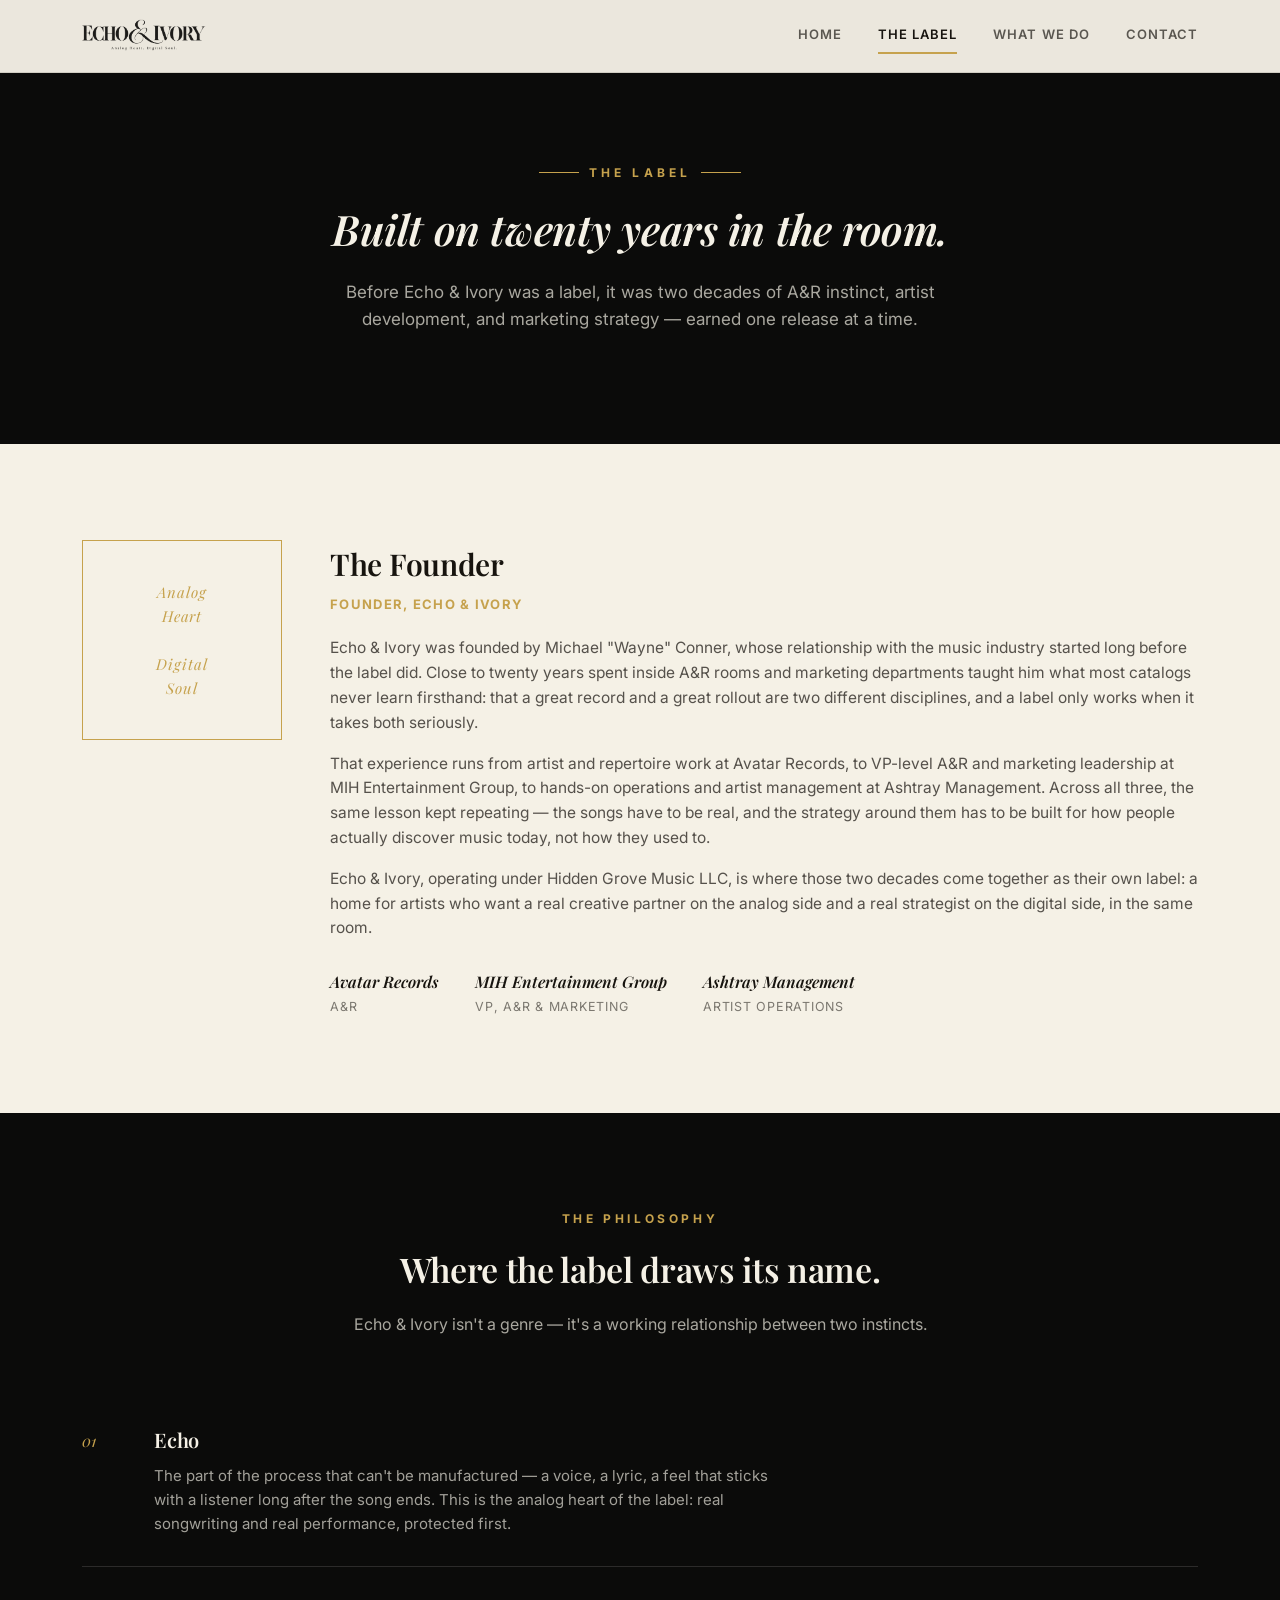
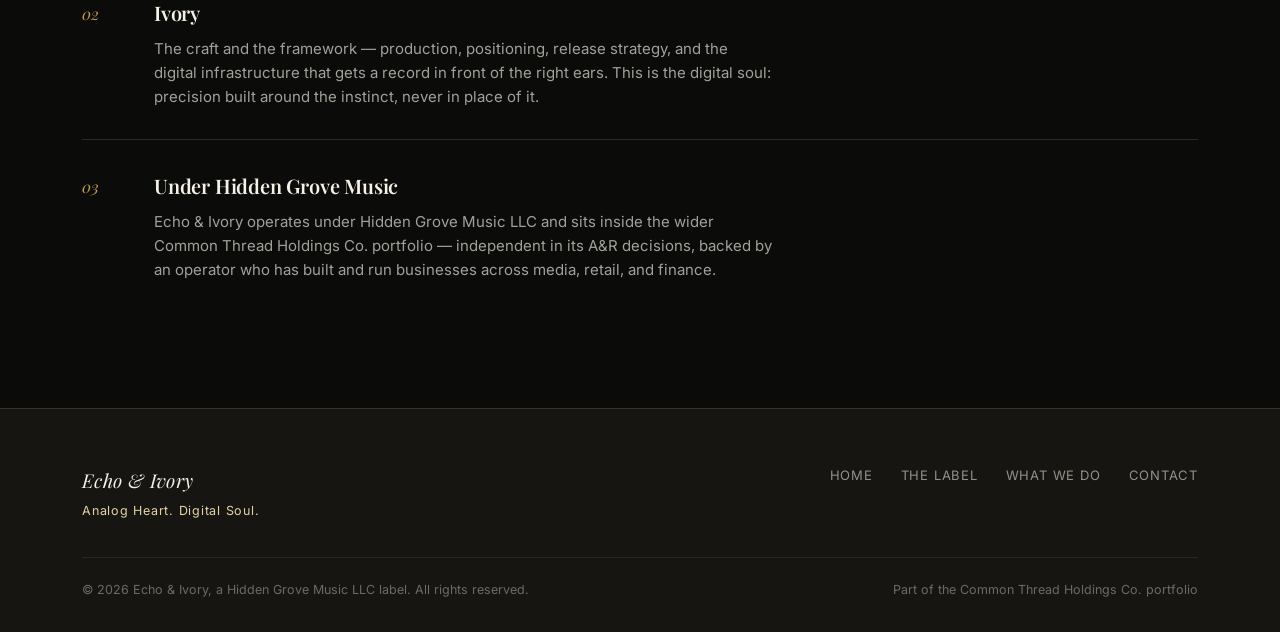
==== the-label.html @ 320b1fbe "Add files via upload" ====
<!DOCTYPE html>
<html lang="en">
<head>
<meta charset="UTF-8">
<meta name="viewport" content="width=device-width, initial-scale=1.0">
<title>The Label — Echo & Ivory</title>
<meta name="description" content="The story and philosophy behind Echo & Ivory, a Hidden Grove Music label.">
<link rel="icon" href="favicon.ico">
<link rel="apple-touch-icon" href="apple-touch-icon.png">
<link rel="stylesheet" href="assets/style.css">
</head>
<body>

<header class="site">
  <div class="bar">
    <a href="index.html" class="brand">
      <img src="assets/logo.png" alt="Echo & Ivory">
    </a>
    <nav class="main">
      <a href="index.html">Home</a>
      <a href="the-label.html" class="active">The Label</a>
      <a href="what-we-do.html">What We Do</a>
      <a href="contact.html">Contact</a>
    </nav>
  </div>
</header>

<section class="hero" style="padding: 90px 0 70px;">
  <div class="wrap">
    <div class="eyebrow"><span class="line"></span>The Label<span class="line"></span></div>
    <h1 style="font-size: 42px;">Built on twenty years in the room.</h1>
    <p class="sub">Before Echo & Ivory was a label, it was two decades of A&R instinct, artist development, and marketing strategy — earned one release at a time.</p>
  </div>
</section>

<section class="alt">
  <div class="wrap">
    <div class="bio-block">
      <div class="mono">Analog<br>Heart<br><br>Digital<br>Soul</div>
      <div>
        <h2>The Founder</h2>
        <div class="role">Founder, Echo &amp; Ivory</div>
        <p>Echo & Ivory was founded by Michael "Wayne" Conner, whose relationship with the music industry started long before the label did. Close to twenty years spent inside A&R rooms and marketing departments taught him what most catalogs never learn firsthand: that a great record and a great rollout are two different disciplines, and a label only works when it takes both seriously.</p>
        <p>That experience runs from artist and repertoire work at Avatar Records, to VP-level A&R and marketing leadership at MIH Entertainment Group, to hands-on operations and artist management at Ashtray Management. Across all three, the same lesson kept repeating — the songs have to be real, and the strategy around them has to be built for how people actually discover music today, not how they used to.</p>
        <p>Echo & Ivory, operating under Hidden Grove Music LLC, is where those two decades come together as their own label: a home for artists who want a real creative partner on the analog side and a real strategist on the digital side, in the same room.</p>
        <div class="credit-strip">
          <div class="c"><b>Avatar Records</b>A&amp;R</div>
          <div class="c"><b>MIH Entertainment Group</b>VP, A&amp;R &amp; Marketing</div>
          <div class="c"><b>Ashtray Management</b>Artist Operations</div>
        </div>
      </div>
    </div>
  </div>
</section>

<section>
  <div class="wrap">
    <div class="section-head">
      <div class="eyebrow">The Philosophy</div>
      <h2>Where the label draws its name.</h2>
      <p style="color: rgba(245,241,230,0.68);">Echo & Ivory isn't a genre — it's a working relationship between two instincts.</p>
    </div>
    <div class="row-list">
      <div class="item">
        <div class="mark">01</div>
        <div>
          <h3>Echo</h3>
          <p>The part of the process that can't be manufactured — a voice, a lyric, a feel that sticks with a listener long after the song ends. This is the analog heart of the label: real songwriting and real performance, protected first.</p>
        </div>
      </div>
      <div class="item">
        <div class="mark">02</div>
        <div>
          <h3>Ivory</h3>
          <p>The craft and the framework — production, positioning, release strategy, and the digital infrastructure that gets a record in front of the right ears. This is the digital soul: precision built around the instinct, never in place of it.</p>
        </div>
      </div>
      <div class="item">
        <div class="mark">03</div>
        <div>
          <h3>Under Hidden Grove Music</h3>
          <p>Echo & Ivory operates under Hidden Grove Music LLC and sits inside the wider Common Thread Holdings Co. portfolio — independent in its A&amp;R decisions, backed by an operator who has built and run businesses across media, retail, and finance.</p>
        </div>
      </div>
    </div>
  </div>
</section>

<footer class="site">
  <div class="wrap">
    <div class="top">
      <div>
        <div class="word">Echo &amp; Ivory</div>
        <div class="tagline">Analog Heart. Digital Soul.</div>
      </div>
      <nav>
        <a href="index.html">Home</a>
        <a href="the-label.html">The Label</a>
        <a href="what-we-do.html">What We Do</a>
        <a href="contact.html">Contact</a>
      </nav>
    </div>
    <div class="bottom">
      <span>&copy; 2026 Echo &amp; Ivory, a Hidden Grove Music LLC label. All rights reserved.</span>
      <span>Part of the Common Thread Holdings Co. portfolio</span>
    </div>
  </div>
</footer>

</body>
</html>
---- assets/style.css ----
@import url('https://fonts.googleapis.com/css2?family=Playfair+Display:ital,wght@0,500;0,600;0,700;1,500&family=Inter:wght@400;500;600;700&display=swap');

:root {
  --black: #0B0B0A;
  --black-soft: #161512;
  --ivory: #F5F1E6;
  --ivory-dim: #EBE4D2;
  --ink: #17140F;
  --gold: #C6A24D;
  --gold-soft: #E6D3A3;
  --line-dark: rgba(245,241,230,0.14);
  --line-light: rgba(23,20,15,0.12);
  --max: 1180px;
}

* { box-sizing: border-box; }
html { scroll-behavior: smooth; }
body {
  margin: 0;
  background: var(--black);
  color: var(--ivory);
  font-family: 'Inter', -apple-system, sans-serif;
  font-size: 16px;
  line-height: 1.6;
  -webkit-font-smoothing: antialiased;
}

h1, h2, h3, .display {
  font-family: 'Playfair Display', Georgia, serif;
  font-weight: 600;
  letter-spacing: -0.01em;
  margin: 0;
}

a { color: inherit; text-decoration: none; }
img { max-width: 100%; display: block; }

.wrap {
  max-width: var(--max);
  margin: 0 auto;
  padding: 0 32px;
}

.thread { height: 1px; background: var(--gold); opacity: 0.55; border: none; }
.thread-dot { width: 6px; height: 6px; border-radius: 50%; background: var(--gold); flex: none; }

header.site {
  position: sticky; top: 0; z-index: 50;
  background: rgba(245,241,230,0.96);
  backdrop-filter: blur(8px);
  border-bottom: 1px solid var(--line-light);
}
header.site .bar {
  display: flex; align-items: center; justify-content: space-between;
  padding: 16px 32px;
  max-width: var(--max);
  margin: 0 auto;
}
.brand { display: flex; align-items: center; gap: 12px; }
.brand img { height: 40px; width: auto; }

nav.main { display: flex; gap: 36px; }
nav.main a {
  font-size: 13px; letter-spacing: 0.08em; text-transform: uppercase; font-weight: 600;
  color: var(--ink); opacity: 0.68; transition: opacity 0.2s; position: relative; padding-bottom: 4px;
}
nav.main a:hover, nav.main a.active { opacity: 1; }
nav.main a.active::after { content: ''; position: absolute; left: 0; right: 0; bottom: -6px; height: 2px; background: var(--gold); }

.hero { padding: 120px 0 100px; text-align: center; background: var(--black); }
.hero .eyebrow { display: flex; align-items: center; justify-content: center; gap: 10px; font-size: 12px; letter-spacing: 0.34em; text-transform: uppercase; color: var(--gold); font-weight: 700; margin-bottom: 24px; }
.hero .eyebrow .line { width: 40px; height: 1px; background: var(--gold); }
.hero h1 { font-size: 56px; line-height: 1.12; max-width: 780px; margin: 0 auto 26px; font-style: italic; color: var(--ivory); }
.hero .sub { max-width: 600px; margin: 0 auto 40px; font-size: 17px; color: rgba(245,241,230,0.68); }
.hero .cta-row { display: flex; gap: 16px; justify-content: center; flex-wrap: wrap; }

section { padding: 96px 0; }
section.alt { background: var(--ivory); color: var(--ink); }
section.alt .thread { opacity: 0.6; }
.section-head { text-align: center; max-width: 640px; margin: 0 auto 56px; }
.section-head .eyebrow { font-size: 12px; letter-spacing: 0.3em; text-transform: uppercase; color: var(--gold); font-weight: 700; margin-bottom: 14px; }
.section-head h2 { font-size: 34px; margin-bottom: 14px; }
.section-head p { color: rgba(245,241,230,0.66); font-size: 16px; }
section.alt .section-head p { color: rgba(23,20,15,0.65); }

.grid { display: grid; grid-template-columns: repeat(2, 1fr); gap: 1px; background: var(--line-dark); border: 1px solid var(--line-dark); }
section.alt .grid { background: var(--line-light); border-color: var(--line-light); }
.card { background: var(--black); padding: 40px; position: relative; }
section.alt .card { background: var(--ivory); }
.card .num { font-size: 12px; color: var(--gold); font-weight: 700; letter-spacing: 0.12em; margin-bottom: 14px; display: block; }
.card h3 { font-size: 21px; margin-bottom: 12px; }
.card p { font-size: 14.5px; color: rgba(245,241,230,0.66); margin: 0; }
section.alt .card p { color: rgba(23,20,15,0.66); }

.row-list { display: flex; flex-direction: column; }
.row-list .item { display: flex; align-items: flex-start; gap: 28px; padding: 30px 0; border-bottom: 1px solid var(--line-dark); }
section.alt .row-list .item { border-bottom: 1px solid var(--line-light); }
.row-list .item:last-child { border-bottom: none; }
.row-list .mark { font-family: 'Playfair Display', serif; font-style: italic; font-size: 16px; color: var(--gold); width: 44px; flex: none; padding-top: 4px; }
.row-list h3 { font-size: 20px; margin-bottom: 8px; }
.row-list p { color: rgba(245,241,230,0.65); font-size: 15px; margin: 0; max-width: 620px; }
section.alt .row-list p { color: rgba(23,20,15,0.65); }

.bio-block { display: grid; grid-template-columns: 200px 1fr; gap: 48px; align-items: start; }
.bio-block .mono { width: 200px; height: 200px; border: 1px solid var(--gold); display: flex; align-items: center; justify-content: center; font-family: 'Playfair Display', serif; font-style: italic; font-size: 15px; color: var(--gold); letter-spacing: 0.06em; text-align: center; padding: 18px; }
.bio-block h2 { font-size: 30px; margin-bottom: 6px; }
.bio-block .role { font-size: 13px; letter-spacing: 0.1em; text-transform: uppercase; color: var(--gold); font-weight: 700; margin-bottom: 22px; }
.bio-block p { margin: 0 0 16px; color: rgba(23,20,15,0.72); font-size: 15.5px; }
.bio-block p:last-child { margin-bottom: 0; }
.credit-strip { display: flex; gap: 36px; margin-top: 28px; flex-wrap: wrap; }
.credit-strip .c { font-size: 12.5px; letter-spacing: 0.06em; text-transform: uppercase; color: rgba(23,20,15,0.55); }
.credit-strip .c b { display: block; font-family: 'Playfair Display', serif; font-style: italic; font-size: 16px; color: var(--ink); font-weight: 600; margin-bottom: 2px; letter-spacing: 0; text-transform: none; }

.btn { display: inline-block; padding: 14px 30px; border: 1px solid var(--ivory); color: var(--ivory); font-size: 13px; letter-spacing: 0.08em; text-transform: uppercase; font-weight: 600; transition: all 0.2s; }
.btn:hover { background: var(--ivory); color: var(--black); }
.btn.gold { border-color: var(--gold); color: var(--gold); }
.btn.gold:hover { background: var(--gold); color: var(--black); }
section.alt .btn { border-color: var(--ink); color: var(--ink); }
section.alt .btn:hover { background: var(--ink); color: var(--ivory); }
section.alt .btn.gold { border-color: var(--gold); color: var(--gold); }
section.alt .btn.gold:hover { background: var(--gold); color: var(--ink); }

footer.site { background: var(--black-soft); color: rgba(245,241,230,0.7); padding: 56px 0 32px; border-top: 1px solid var(--line-dark); }
footer.site .top { display: flex; justify-content: space-between; align-items: flex-start; padding-bottom: 36px; flex-wrap: wrap; gap: 24px; }
footer.site .word { font-family: 'Playfair Display', serif; font-style: italic; color: var(--ivory); font-size: 19px; letter-spacing: 0.02em; }
footer.site .tagline { font-size: 12.5px; letter-spacing: 0.06em; color: var(--gold-soft); margin-top: 6px; }
footer.site nav { display: flex; gap: 28px; flex-wrap: wrap; }
footer.site nav a { font-size: 13px; text-transform: uppercase; letter-spacing: 0.06em; opacity: 0.8; }
footer.site nav a:hover { opacity: 1; color: var(--gold-soft); }
footer.site .bottom { border-top: 1px solid rgba(245,241,230,0.14); padding-top: 22px; font-size: 12.5px; opacity: 0.55; display: flex; justify-content: space-between; flex-wrap: wrap; gap: 10px; }

.contact-layout { display: grid; grid-template-columns: 1fr 1fr; gap: 64px; align-items: start; }
.field { margin-bottom: 20px; }
.field label { display: block; font-size: 12px; letter-spacing: 0.08em; text-transform: uppercase; font-weight: 600; margin-bottom: 8px; color: rgba(23,20,15,0.7); }
.field input, .field select, .field textarea { width: 100%; padding: 13px 14px; border: 1px solid var(--line-light); background: #fff; font-family: 'Inter', sans-serif; font-size: 14.5px; color: var(--ink); }
.field textarea { resize: vertical; min-height: 120px; }
.contact-info .item { margin-bottom: 28px; }
.contact-info .item .k { font-size: 12px; letter-spacing: 0.1em; text-transform: uppercase; color: var(--gold); font-weight: 700; margin-bottom: 6px; }
.contact-info .item .v { font-size: 16px; }
section.alt .contact-info .item .v { color: var(--ink); }

@media (max-width: 860px) {
  .hero h1 { font-size: 34px; }
  nav.main { display: none; }
  .grid { grid-template-columns: 1fr; }
  .contact-layout { grid-template-columns: 1fr; gap: 40px; }
  footer.site .top { flex-direction: column; }
  .bio-block { grid-template-columns: 1fr; }
  .bio-block .mono { width: 120px; height: 120px; font-size: 12px; }
}
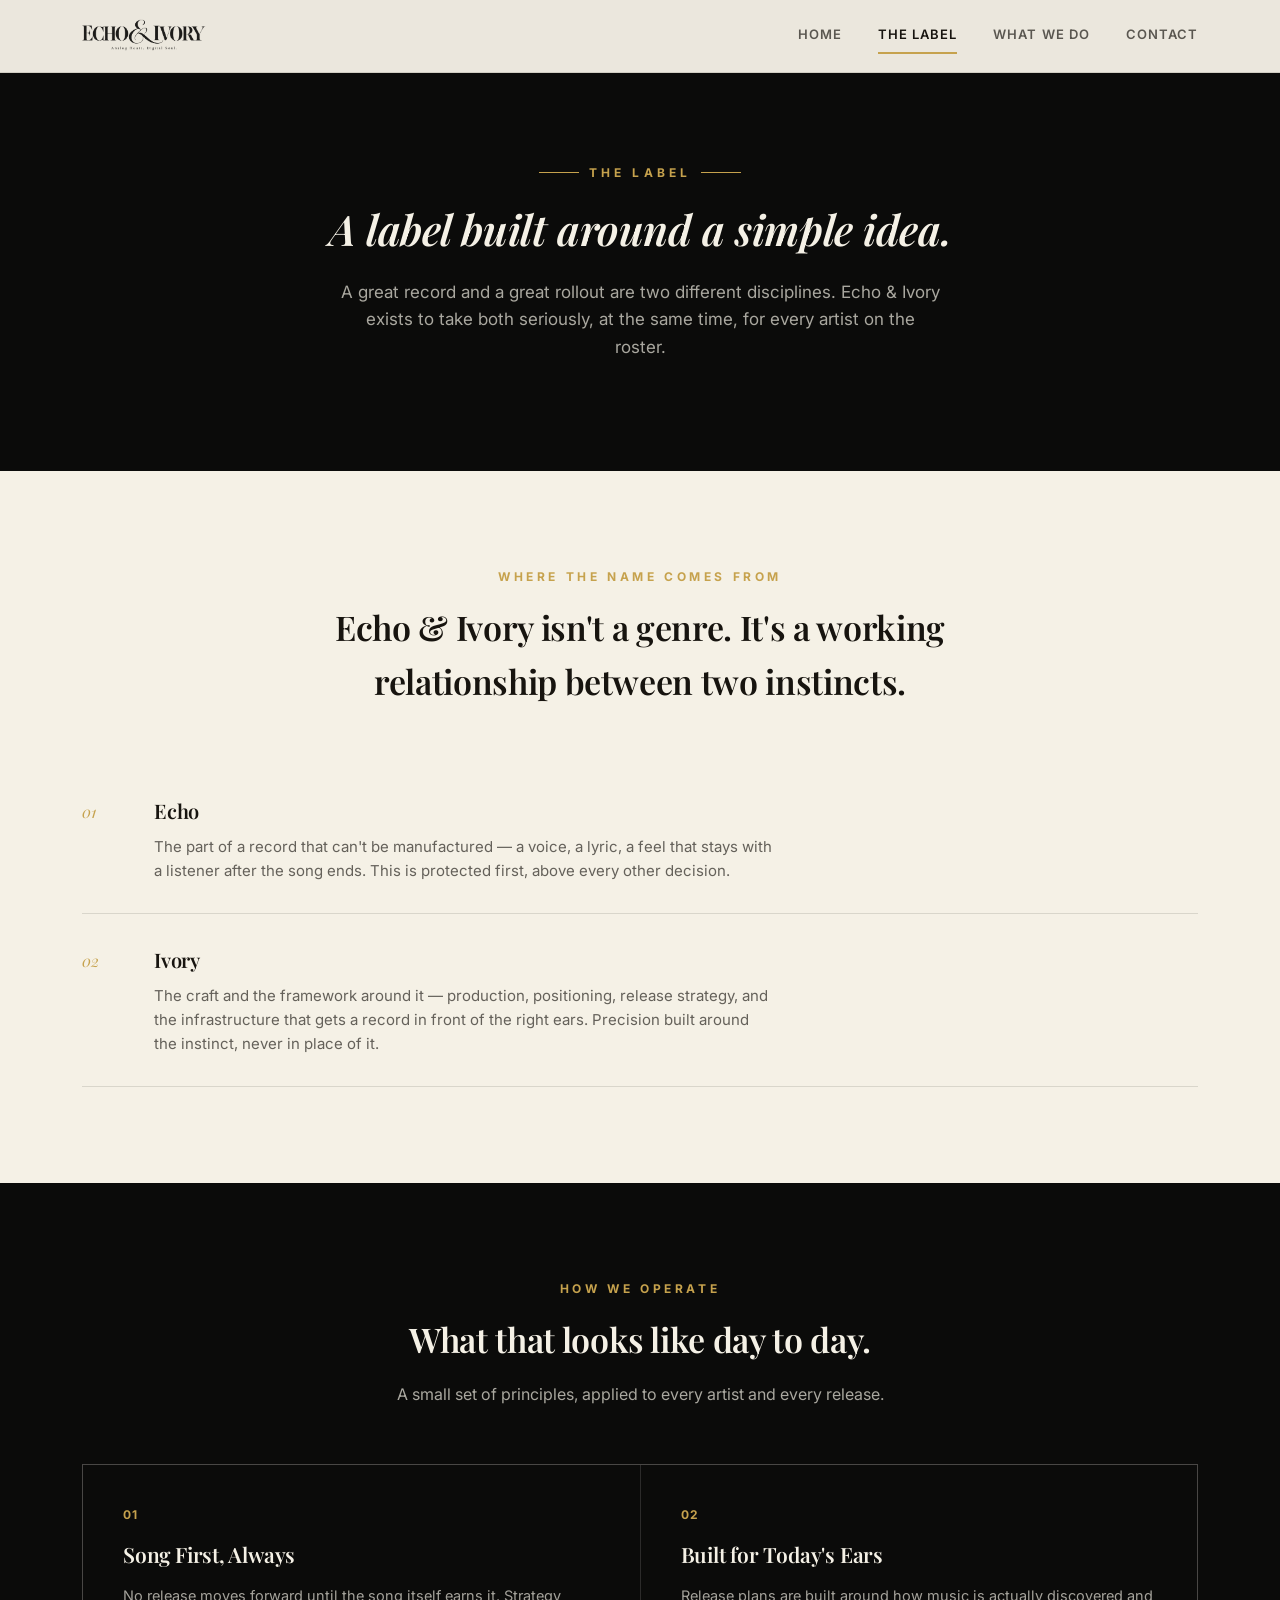
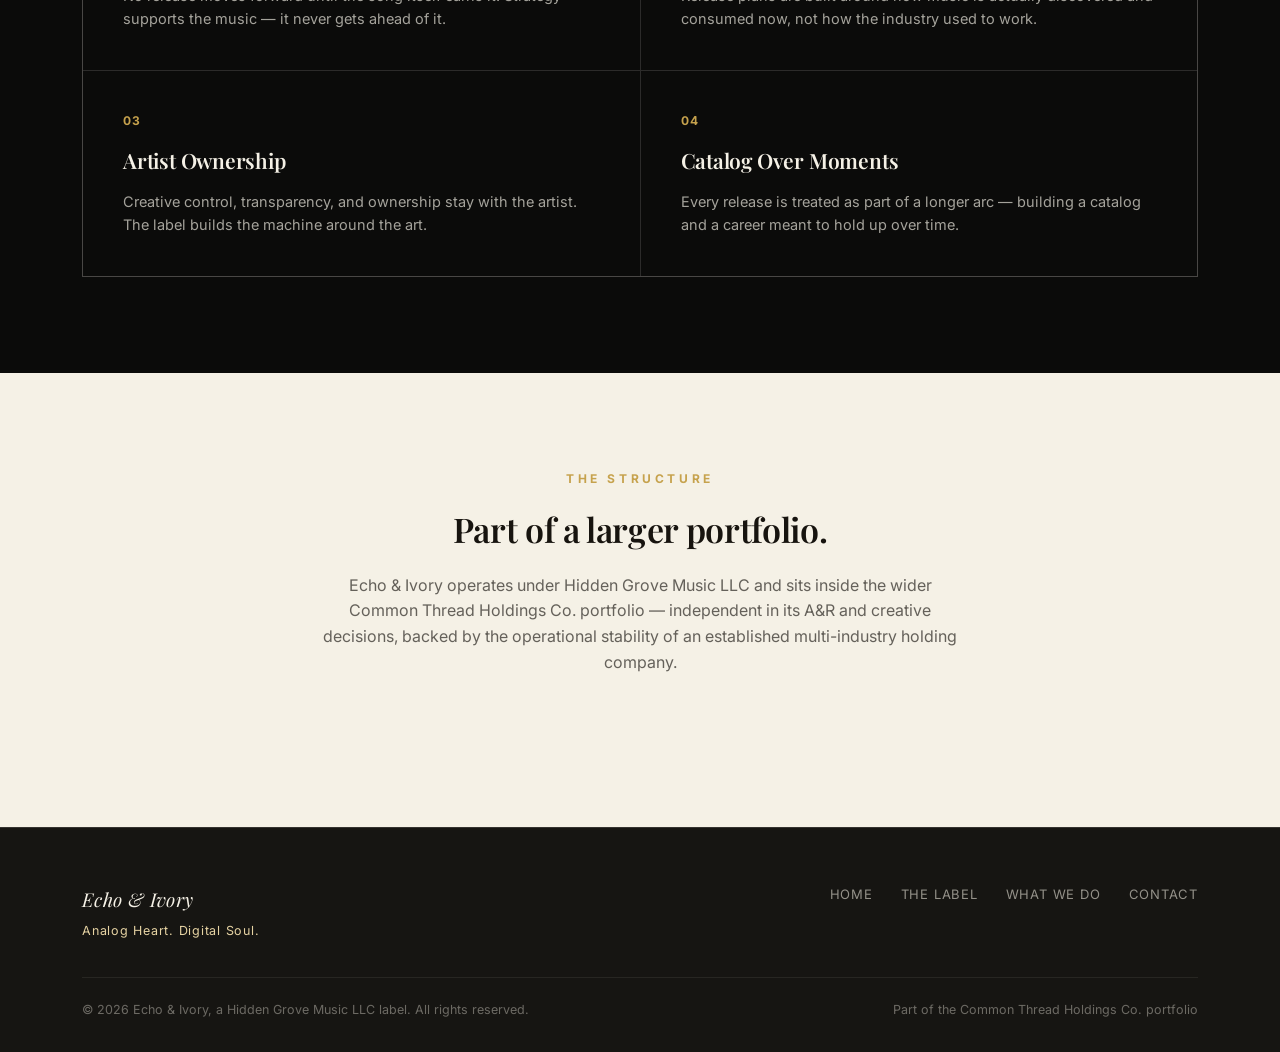
==== commit 26058a37: "Add files via upload" ====
--- a/the-label.html
+++ b/the-label.html
@@ -4,7 +4,7 @@
 <meta charset="UTF-8">
 <meta name="viewport" content="width=device-width, initial-scale=1.0">
 <title>The Label — Echo & Ivory</title>
-<meta name="description" content="The story and philosophy behind Echo & Ivory, a Hidden Grove Music label.">
+<meta name="description" content="What Echo & Ivory stands for — a record label built on real songs and real strategy.">
 <link rel="icon" href="favicon.ico">
 <link rel="apple-touch-icon" href="apple-touch-icon.png">
 <link rel="stylesheet" href="assets/style.css">
@@ -28,25 +28,30 @@
 <section class="hero" style="padding: 90px 0 70px;">
   <div class="wrap">
     <div class="eyebrow"><span class="line"></span>The Label<span class="line"></span></div>
-    <h1 style="font-size: 42px;">Built on twenty years in the room.</h1>
-    <p class="sub">Before Echo & Ivory was a label, it was two decades of A&R instinct, artist development, and marketing strategy — earned one release at a time.</p>
+    <h1 style="font-size: 42px;">A label built around a simple idea.</h1>
+    <p class="sub">A great record and a great rollout are two different disciplines. Echo & Ivory exists to take both seriously, at the same time, for every artist on the roster.</p>
   </div>
 </section>
 
 <section class="alt">
   <div class="wrap">
-    <div class="bio-block">
-      <div class="mono">Analog<br>Heart<br><br>Digital<br>Soul</div>
-      <div>
-        <h2>The Founder</h2>
-        <div class="role">Founder, Echo &amp; Ivory</div>
-        <p>Echo & Ivory was founded by Michael "Wayne" Conner, whose relationship with the music industry started long before the label did. Close to twenty years spent inside A&R rooms and marketing departments taught him what most catalogs never learn firsthand: that a great record and a great rollout are two different disciplines, and a label only works when it takes both seriously.</p>
-        <p>That experience runs from artist and repertoire work at Avatar Records, to VP-level A&R and marketing leadership at MIH Entertainment Group, to hands-on operations and artist management at Ashtray Management. Across all three, the same lesson kept repeating — the songs have to be real, and the strategy around them has to be built for how people actually discover music today, not how they used to.</p>
-        <p>Echo & Ivory, operating under Hidden Grove Music LLC, is where those two decades come together as their own label: a home for artists who want a real creative partner on the analog side and a real strategist on the digital side, in the same room.</p>
-        <div class="credit-strip">
-          <div class="c"><b>Avatar Records</b>A&amp;R</div>
-          <div class="c"><b>MIH Entertainment Group</b>VP, A&amp;R &amp; Marketing</div>
-          <div class="c"><b>Ashtray Management</b>Artist Operations</div>
+    <div class="section-head">
+      <div class="eyebrow">Where the Name Comes From</div>
+      <h2>Echo & Ivory isn't a genre. It's a working relationship between two instincts.</h2>
+    </div>
+    <div class="row-list">
+      <div class="item">
+        <div class="mark">01</div>
+        <div>
+          <h3>Echo</h3>
+          <p>The part of a record that can't be manufactured — a voice, a lyric, a feel that stays with a listener after the song ends. This is protected first, above every other decision.</p>
+        </div>
+      </div>
+      <div class="item">
+        <div class="mark">02</div>
+        <div>
+          <h3>Ivory</h3>
+          <p>The craft and the framework around it — production, positioning, release strategy, and the infrastructure that gets a record in front of the right ears. Precision built around the instinct, never in place of it.</p>
         </div>
       </div>
     </div>
@@ -56,32 +61,41 @@
 <section>
   <div class="wrap">
     <div class="section-head">
-      <div class="eyebrow">The Philosophy</div>
-      <h2>Where the label draws its name.</h2>
-      <p style="color: rgba(245,241,230,0.68);">Echo & Ivory isn't a genre — it's a working relationship between two instincts.</p>
+      <div class="eyebrow">How We Operate</div>
+      <h2>What that looks like day to day.</h2>
+      <p style="color: rgba(245,241,230,0.68);">A small set of principles, applied to every artist and every release.</p>
     </div>
-    <div class="row-list">
-      <div class="item">
-        <div class="mark">01</div>
-        <div>
-          <h3>Echo</h3>
-          <p>The part of the process that can't be manufactured — a voice, a lyric, a feel that sticks with a listener long after the song ends. This is the analog heart of the label: real songwriting and real performance, protected first.</p>
-        </div>
+    <div class="grid">
+      <div class="card">
+        <span class="num">01</span>
+        <h3>Song First, Always</h3>
+        <p>No release moves forward until the song itself earns it. Strategy supports the music — it never gets ahead of it.</p>
       </div>
-      <div class="item">
-        <div class="mark">02</div>
-        <div>
-          <h3>Ivory</h3>
-          <p>The craft and the framework — production, positioning, release strategy, and the digital infrastructure that gets a record in front of the right ears. This is the digital soul: precision built around the instinct, never in place of it.</p>
-        </div>
+      <div class="card">
+        <span class="num">02</span>
+        <h3>Built for Today's Ears</h3>
+        <p>Release plans are built around how music is actually discovered and consumed now, not how the industry used to work.</p>
       </div>
-      <div class="item">
-        <div class="mark">03</div>
-        <div>
-          <h3>Under Hidden Grove Music</h3>
-          <p>Echo & Ivory operates under Hidden Grove Music LLC and sits inside the wider Common Thread Holdings Co. portfolio — independent in its A&amp;R decisions, backed by an operator who has built and run businesses across media, retail, and finance.</p>
-        </div>
+      <div class="card">
+        <span class="num">03</span>
+        <h3>Artist Ownership</h3>
+        <p>Creative control, transparency, and ownership stay with the artist. The label builds the machine around the art.</p>
       </div>
+      <div class="card">
+        <span class="num">04</span>
+        <h3>Catalog Over Moments</h3>
+        <p>Every release is treated as part of a longer arc — building a catalog and a career meant to hold up over time.</p>
+      </div>
+    </div>
+  </div>
+</section>
+
+<section class="alt">
+  <div class="wrap">
+    <div class="section-head">
+      <div class="eyebrow">The Structure</div>
+      <h2>Part of a larger portfolio.</h2>
+      <p>Echo & Ivory operates under Hidden Grove Music LLC and sits inside the wider Common Thread Holdings Co. portfolio — independent in its A&amp;R and creative decisions, backed by the operational stability of an established multi-industry holding company.</p>
     </div>
   </div>
 </section>
